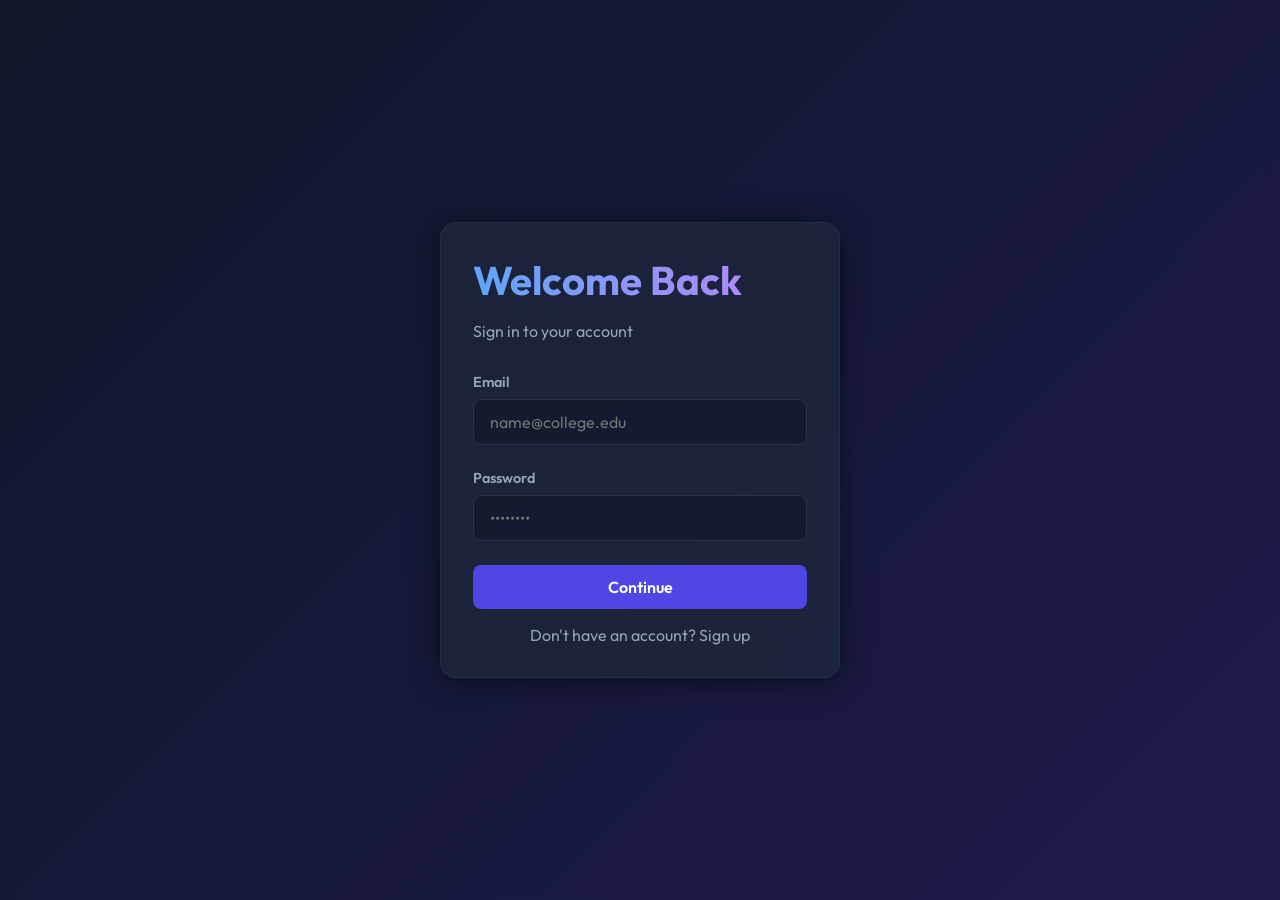
==== frontend/index.html @ 38196f12 "Add HTML/CSS/JS frontend Login, student exam list, exam page with Monaco editor and tab-switch proct" ====
<!DOCTYPE html>
<html lang="en">
<head>
    <meta charset="UTF-8">
    <meta name="viewport" content="width=device-width, initial-scale=1.0">
    <title>Smart Exam | Login</title>
    <link rel="stylesheet" href="css/style.css">
    <style>
        .auth-container {
            flex: 1;
            display: flex;
            align-items: center;
            justify-content: center;
        }
        .auth-box {
            width: 100%;
            max-width: 400px;
        }
        .toggle-text {
            text-align: center;
            margin-top: 1rem;
            color: var(--text-muted);
            cursor: pointer;
        }
        .toggle-text:hover { color: #fff; }
    </style>
</head>
<body>
    <div class="auth-container">
        <div class="glass-panel auth-box">
            <h1 id="formTitle">Welcome Back</h1>
            <p style="color: var(--text-muted); margin-bottom: 2rem;">Sign in to your account</p>
            
            <div id="msg"></div>

            <form id="authForm">
                <div class="form-group" id="nameGroup" style="display:none;">
                    <label>Full Name</label>
                    <input type="text" id="name" placeholder="John Doe">
                </div>
                <div class="form-group">
                    <label>Email</label>
                    <input type="email" id="email" required placeholder="name@college.edu">
                </div>
                <div class="form-group">
                    <label>Password</label>
                    <input type="password" id="password" required placeholder="••••••••">
                </div>
                <div class="form-group" id="roleGroup" style="display:none;">
                    <label>Role</label>
                    <select id="role_id">
                        <option value="2">Student</option>
                        <option value="1">Admin</option>
                    </select>
                </div>
                <button type="submit" class="btn btn-primary" style="width: 100%">Continue</button>
            </form>
            
            <p class="toggle-text" id="toggleMode">Don't have an account? Sign up</p>
        </div>
    </div>

    <script src="js/api.js"></script>
    <script>
        let isLogin = true;
        
        document.getElementById('toggleMode').addEventListener('click', () => {
            isLogin = !isLogin;
            document.getElementById('formTitle').innerText = isLogin ? 'Welcome Back' : 'Create Account';
            document.getElementById('toggleMode').innerText = isLogin ? "Don't have an account? Sign up" : "Already have an account? Sign in";
            document.getElementById('nameGroup').style.display = isLogin ? 'none' : 'block';
            document.getElementById('roleGroup').style.display = isLogin ? 'none' : 'block';
            document.getElementById('msg').className = 'alert';
        });

        document.getElementById('authForm').addEventListener('submit', async (e) => {
            e.preventDefault();
            const email = document.getElementById('email').value;
            const password = document.getElementById('password').value;
            const payload = { email, password };

            const endpoint = isLogin ? '/auth/login' : '/auth/register';
            if (!isLogin) {
                payload.name = document.getElementById('name').value;
                payload.role_id = parseInt(document.getElementById('role_id').value);
            }

            try {
                const res = await fetch(API_BASE + endpoint, {
                    method: 'POST',
                    headers: { 'Content-Type': 'application/json' },
                    body: JSON.stringify(payload)
                });
                
                const data = await res.json();
                
                if (res.ok) {
                    if (isLogin) {
                        localStorage.setItem('token', data.token);
                        localStorage.setItem('role', data.role);
                        localStorage.setItem('name', data.name);
                        
                        // Redirect based on role
                        if(data.role === 'Admin') window.location.href = 'admin.html';
                        else window.location.href = 'student.html';
                    } else {
                        showMsg('msg', 'Registration successful! Please login.', false);
                        document.getElementById('toggleMode').click(); // Switch to login
                    }
                } else {
                    showMsg('msg', data.error || data.message || 'Error occurred', true);
                }
            } catch (err) {
                showMsg('msg', 'Connection to server failed.', true);
            }
        });
    </script>
</body>
</html>
---- frontend/css/style.css ----
@import url('https://fonts.googleapis.com/css2?family=Outfit:wght@300;400;600;700&display=swap');

:root {
  --primary: #4F46E5;
  --primary-hover: #4338CA;
  --secondary: #10B981;
  --dark-bg: #0f172a;
  --dark-card: rgba(30, 41, 59, 0.7);
  --text-main: #f8fafc;
  --text-muted: #94a3b8;
  --danger: #ef4444;
}

* {
  box-sizing: border-box;
  margin: 0;
  padding: 0;
  font-family: 'Outfit', sans-serif;
}

body {
  background: linear-gradient(135deg, #0f172a 0%, #1e1b4b 100%);
  color: var(--text-main);
  min-height: 100vh;
  display: flex;
  flex-direction: column;
}

/* Glassmorphism utility */
.glass-panel {
  background: var(--dark-card);
  backdrop-filter: blur(16px);
  -webkit-backdrop-filter: blur(16px);
  border: 1px solid rgba(255, 255, 255, 0.05);
  border-radius: 16px;
  box-shadow: 0 4px 30px rgba(0, 0, 0, 0.5);
  padding: 2rem;
  transition: transform 0.3s ease, box-shadow 0.3s ease;
}

.glass-panel:hover {
  transform: translateY(-2px);
  box-shadow: 0 10px 40px rgba(0, 0, 0, 0.6);
}

/* Typography */
h1, h2, h3 {
  font-weight: 700;
  margin-bottom: 1rem;
}

h1 { font-size: 2.5rem; background: linear-gradient(to right, #60a5fa, #c084fc); -webkit-background-clip: text; color: transparent; }

/* Forms & Inputs */
.form-group {
  margin-bottom: 1.5rem;
  display: flex;
  flex-direction: column;
}

.form-group label {
  margin-bottom: 0.5rem;
  font-weight: 600;
  font-size: 0.9rem;
  color: var(--text-muted);
}

input, select {
  width: 100%;
  padding: 12px 16px;
  border-radius: 8px;
  border: 1px solid rgba(255,255,255,0.1);
  background: rgba(15, 23, 42, 0.6);
  color: #fff;
  font-size: 1rem;
  outline: none;
  transition: all 0.3s;
}

input:focus, select:focus {
  border-color: var(--primary);
  box-shadow: 0 0 0 2px rgba(79, 70, 229, 0.3);
}

/* Buttons */
.btn {
  display: inline-block;
  padding: 12px 24px;
  border-radius: 8px;
  font-weight: 600;
  cursor: pointer;
  border: none;
  transition: all 0.3s ease;
  font-size: 1rem;
  text-align: center;
}

.btn-primary {
  background: var(--primary);
  color: #fff;
}

.btn-primary:hover {
  background: var(--primary-hover);
  transform: translateY(-2px);
}

.btn-secondary {
  background: var(--secondary);
  color: #fff;
}

.btn-secondary:hover {
  background: #059669;
  transform: translateY(-2px);
}

/* Layouts */
.container {
  max-width: 1200px;
  margin: 0 auto;
  padding: 2rem;
  width: 100%;
}

.navbar {
  display: flex;
  justify-content: space-between;
  align-items: center;
  padding: 1rem 2rem;
  background: rgba(15, 23, 42, 0.8);
  backdrop-filter: blur(10px);
  border-bottom: 1px solid rgba(255,255,255,0.05);
}

.navbar .nav-links a {
  color: var(--text-muted);
  text-decoration: none;
  margin-left: 1.5rem;
  transition: color 0.3s;
  cursor: pointer;
}

.navbar .nav-links a:hover {
  color: #fff;
}

/* Tables */
table {
  width: 100%;
  border-collapse: collapse;
  margin-top: 1rem;
}

th, td {
  padding: 12px 16px;
  text-align: left;
  border-bottom: 1px solid rgba(255,255,255,0.05);
}

th {
  color: var(--text-muted);
  font-size: 0.9rem;
  text-transform: uppercase;
}

tbody tr:hover {
  background: rgba(255,255,255,0.02);
}

/* Alerts */
.alert {
  padding: 10px 15px;
  border-radius: 8px;
  margin-bottom: 15px;
  display: none;
}
.alert.error { background: rgba(239, 68, 68, 0.2); border: 1px solid var(--danger); color: #fca5a5; display: block; }
.alert.success { background: rgba(16, 185, 129, 0.2); border: 1px solid var(--secondary); color: #6ee7b7; display: block;}


/* ===================================================
   Coding Assessment & Monaco Editor Styles (HackerRank)
   =================================================== */

.q-nav-strip {
  display: flex;
  gap: 0.5rem;
  overflow-x: auto;
  padding: 0.5rem 0 1rem 0;
  margin-bottom: 1.5rem;
  border-bottom: 1px solid rgba(255,255,255,0.08);
}

.q-nav-pill {
  padding: 8px 16px;
  border-radius: 8px;
  background: rgba(255, 255, 255, 0.05);
  border: 1px solid rgba(255, 255, 255, 0.1);
  color: var(--text-muted);
  cursor: pointer;
  font-size: 0.9rem;
  font-weight: 600;
  display: flex;
  align-items: center;
  gap: 6px;
  white-space: nowrap;
  transition: all 0.2s ease;
}

.q-nav-pill:hover {
  background: rgba(79, 70, 229, 0.2);
  color: #fff;
}

.q-nav-pill.active {
  background: var(--primary);
  color: #fff;
  border-color: #818cf8;
  box-shadow: 0 0 12px rgba(79, 70, 229, 0.5);
}

.q-nav-pill.answered {
  border-left: 3px solid var(--secondary);
}

.badge {
  display: inline-block;
  padding: 3px 8px;
  border-radius: 4px;
  font-size: 0.75rem;
  font-weight: 700;
  text-transform: uppercase;
}

.badge-coding { background: #3b82f6; color: #fff; }
.badge-mcq { background: #8b5cf6; color: #fff; }
.badge-easy { background: rgba(16, 185, 129, 0.2); color: #34d399; }
.badge-medium { background: rgba(245, 158, 11, 0.2); color: #fbbf24; }
.badge-hard { background: rgba(239, 68, 68, 0.2); color: #f87171; }

.coding-container {
  display: grid;
  grid-template-columns: 1fr 1.25fr;
  gap: 1.5rem;
  min-height: 650px;
}

@media (max-width: 992px) {
  .coding-container {
    grid-template-columns: 1fr;
  }
}

.problem-pane {
  background: rgba(15, 23, 42, 0.85);
  border: 1px solid rgba(255, 255, 255, 0.08);
  border-radius: 12px;
  padding: 1.5rem;
  overflow-y: auto;
  max-height: 800px;
}

.problem-pane h2 {
  font-size: 1.5rem;
  margin-bottom: 0.5rem;
  color: #fff;
}

.meta-row {
  display: flex;
  gap: 8px;
  margin-bottom: 1.2rem;
  align-items: center;
}

.section-title {
  font-size: 0.95rem;
  font-weight: 700;
  text-transform: uppercase;
  color: #60a5fa;
  margin-top: 1.5rem;
  margin-bottom: 0.5rem;
  letter-spacing: 0.05em;
}

.pre-box {
  background: #090d16;
  border: 1px solid rgba(255, 255, 255, 0.08);
  border-radius: 8px;
  padding: 12px 16px;
  font-family: 'Consolas', 'Courier New', monospace;
  font-size: 0.9rem;
  color: #e2e8f0;
  white-space: pre-wrap;
  margin-bottom: 1rem;
}

.editor-pane {
  display: flex;
  flex-direction: column;
  background: rgba(15, 23, 42, 0.9);
  border: 1px solid rgba(255, 255, 255, 0.08);
  border-radius: 12px;
  overflow: hidden;
}

.editor-toolbar {
  display: flex;
  justify-content: space-between;
  align-items: center;
  padding: 10px 16px;
  background: #111827;
  border-bottom: 1px solid rgba(255, 255, 255, 0.08);
}

.editor-toolbar select {
  width: auto;
  padding: 6px 12px;
  font-size: 0.9rem;
  background: #1f2937;
}

#monacoEditor {
  height: 420px;
  width: 100%;
}

.console-drawer {
  background: #0b0f19;
  border-top: 1px solid rgba(255, 255, 255, 0.08);
  padding: 12px 16px;
  flex: 1;
  display: flex;
  flex-direction: column;
}

.console-nav {
  display: flex;
  gap: 8px;
  margin-bottom: 10px;
  border-bottom: 1px solid rgba(255, 255, 255, 0.06);
  padding-bottom: 6px;
}

.console-tab-btn {
  background: transparent;
  border: none;
  color: var(--text-muted);
  font-size: 0.85rem;
  font-weight: 600;
  cursor: pointer;
  padding: 4px 10px;
  border-radius: 4px;
}

.console-tab-btn.active {
  background: rgba(255, 255, 255, 0.1);
  color: #fff;
}

.console-view {
  display: none;
  flex: 1;
}

.console-view.active {
  display: block;
}

.testcase-item {
  background: rgba(255, 255, 255, 0.03);
  border: 1px solid rgba(255, 255, 255, 0.06);
  border-radius: 8px;
  padding: 10px 14px;
  margin-bottom: 8px;
}

.action-bar {
  display: flex;
  justify-content: flex-end;
  gap: 10px;
  padding: 12px 16px;
  background: #111827;
  border-top: 1px solid rgba(255, 255, 255, 0.08);
}

.status-tag {
  display: inline-block;
  padding: 2px 8px;
  border-radius: 4px;
  font-size: 0.8rem;
  font-weight: 700;
}

.status-passed { background: rgba(16, 185, 129, 0.2); color: #34d399; }
.status-failed { background: rgba(239, 68, 68, 0.2); color: #f87171; }
.status-timeout { background: rgba(245, 158, 11, 0.2); color: #fbbf24; }
.status-error { background: rgba(220, 38, 38, 0.3); color: #fca5a5; }
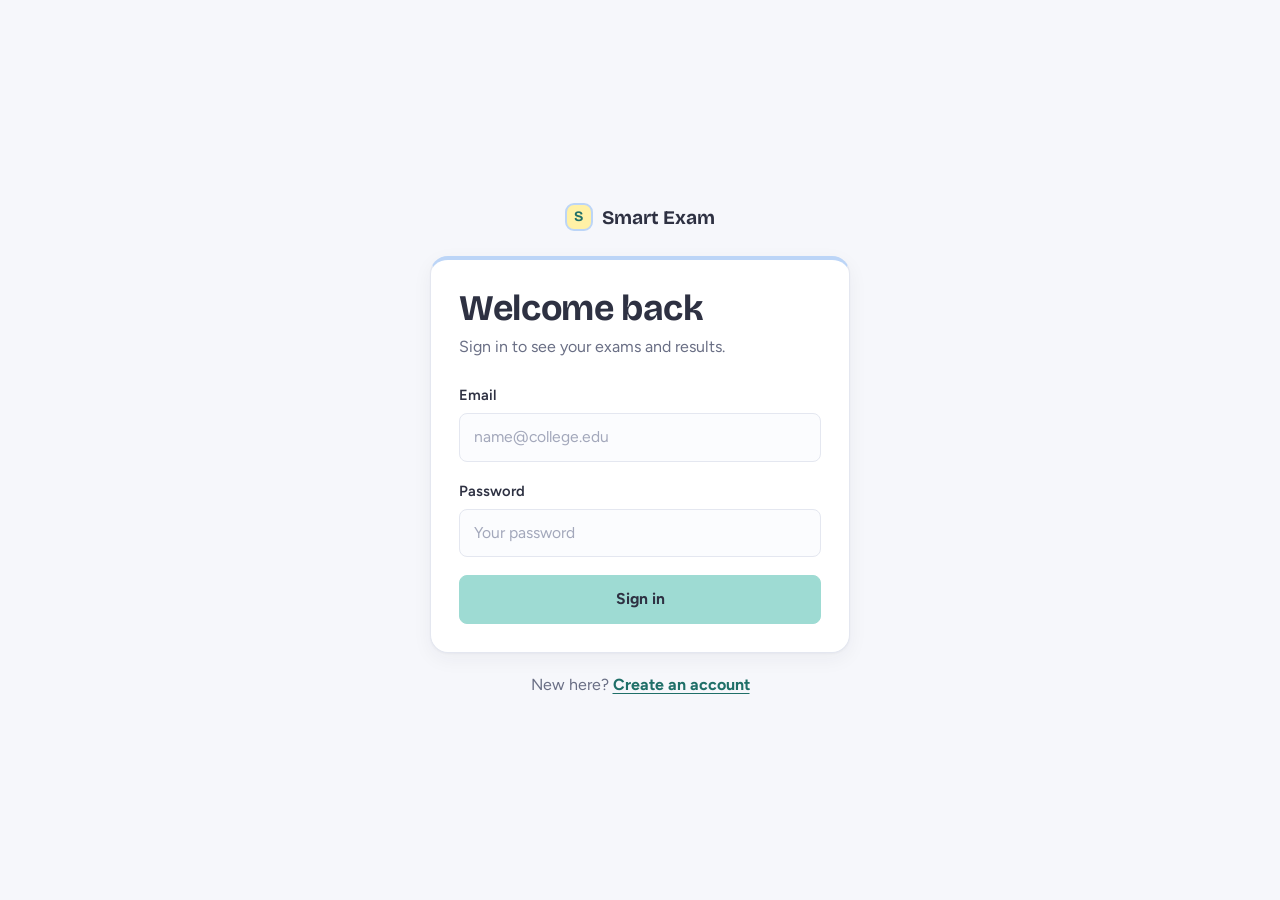
==== commit 8d0599ec: "Blend teal, sky blue, pink and lemon across the UI Neutral soft-white background; teal for main acti" ====
--- a/frontend/index.html
+++ b/frontend/index.html
@@ -3,62 +3,47 @@
 <head>
     <meta charset="UTF-8">
     <meta name="viewport" content="width=device-width, initial-scale=1.0">
-    <title>Smart Exam | Login</title>
+    <title>Sign in | Smart Exam</title>
     <link rel="stylesheet" href="css/style.css">
-    <style>
-        .auth-container {
-            flex: 1;
-            display: flex;
-            align-items: center;
-            justify-content: center;
-        }
-        .auth-box {
-            width: 100%;
-            max-width: 400px;
-        }
-        .toggle-text {
-            text-align: center;
-            margin-top: 1rem;
-            color: var(--text-muted);
-            cursor: pointer;
-        }
-        .toggle-text:hover { color: #fff; }
-    </style>
 </head>
 <body>
-    <div class="auth-container">
-        <div class="glass-panel auth-box">
-            <h1 id="formTitle">Welcome Back</h1>
-            <p style="color: var(--text-muted); margin-bottom: 2rem;">Sign in to your account</p>
-            
-            <div id="msg"></div>
+    <main class="auth-wrap">
+        <div class="auth-box">
+            <div class="auth-brand">
+                <span class="brand"><span class="brand-mark" aria-hidden="true">S</span>Smart Exam</span>
+            </div>
+            <div class="panel accent-sky">
+                <h1 id="formTitle">Welcome back</h1>
+                <p class="muted" id="formSub" style="margin-bottom: 1.5rem;">Sign in to see your exams and results.</p>
 
-            <form id="authForm">
-                <div class="form-group" id="nameGroup" style="display:none;">
-                    <label>Full Name</label>
-                    <input type="text" id="name" placeholder="John Doe">
-                </div>
-                <div class="form-group">
-                    <label>Email</label>
-                    <input type="email" id="email" required placeholder="name@college.edu">
-                </div>
-                <div class="form-group">
-                    <label>Password</label>
-                    <input type="password" id="password" required placeholder="••••••••">
-                </div>
-                <div class="form-group" id="roleGroup" style="display:none;">
-                    <label>Role</label>
-                    <select id="role_id">
-                        <option value="2">Student</option>
-                        <option value="1">Admin</option>
-                    </select>
-                </div>
-                <button type="submit" class="btn btn-primary" style="width: 100%">Continue</button>
-            </form>
-            
-            <p class="toggle-text" id="toggleMode">Don't have an account? Sign up</p>
+                <div id="msg" role="status"></div>
+
+                <form id="authForm">
+                    <div class="form-group" id="nameGroup" style="display:none;">
+                        <label for="name">Full name</label>
+                        <input type="text" id="name" placeholder="Your name" autocomplete="name">
+                    </div>
+                    <div class="form-group">
+                        <label for="email">Email</label>
+                        <input type="email" id="email" required placeholder="name@college.edu" autocomplete="email">
+                    </div>
+                    <div class="form-group">
+                        <label for="password">Password</label>
+                        <input type="password" id="password" required placeholder="Your password" autocomplete="current-password">
+                    </div>
+                    <div class="form-group" id="roleGroup" style="display:none;">
+                        <label for="role_id">I am a</label>
+                        <select id="role_id">
+                            <option value="2">Student</option>
+                            <option value="1">Admin</option>
+                        </select>
+                    </div>
+                    <button type="submit" class="btn btn-primary btn-block" id="submitBtn">Sign in</button>
+                </form>
+            </div>
+            <p class="toggle-text"><span id="toggleLead">New here?</span> <button type="button" id="toggleMode">Create an account</button></p>
         </div>
-    </div>
+    </main>
 
     <script src="js/api.js"></script>
     <script>
@@ -66,8 +51,12 @@
         
         document.getElementById('toggleMode').addEventListener('click', () => {
             isLogin = !isLogin;
-            document.getElementById('formTitle').innerText = isLogin ? 'Welcome Back' : 'Create Account';
-            document.getElementById('toggleMode').innerText = isLogin ? "Don't have an account? Sign up" : "Already have an account? Sign in";
+            document.getElementById('formTitle').innerText = isLogin ? 'Welcome back' : 'Create your account';
+            document.getElementById('formSub').innerText = isLogin ? 'Sign in to see your exams and results.' : 'Students take exams; admins create them.';
+            document.getElementById('submitBtn').innerText = isLogin ? 'Sign in' : 'Create account';
+            document.getElementById('toggleLead').innerText = isLogin ? 'New here?' : 'Already have an account?';
+            document.getElementById('toggleMode').innerText = isLogin ? 'Create an account' : 'Sign in';
+            document.getElementById('password').autocomplete = isLogin ? 'current-password' : 'new-password';
             document.getElementById('nameGroup').style.display = isLogin ? 'none' : 'block';
             document.getElementById('roleGroup').style.display = isLogin ? 'none' : 'block';
             document.getElementById('msg').className = 'alert';
@@ -104,14 +93,14 @@
                         if(data.role === 'Admin') window.location.href = 'admin.html';
                         else window.location.href = 'student.html';
                     } else {
-                        showMsg('msg', 'Registration successful! Please login.', false);
-                        document.getElementById('toggleMode').click(); // Switch to login
+                        document.getElementById('toggleMode').click(); // Switch to sign in
+                        showMsg('msg', 'Account created. Sign in to continue.', false);
                     }
                 } else {
                     showMsg('msg', data.error || data.message || 'Error occurred', true);
                 }
             } catch (err) {
-                showMsg('msg', 'Connection to server failed.', true);
+                showMsg('msg', 'Can\'t reach the server. Check that the backend is running on port 8080.', true);
             }
         });
     </script>
--- a/frontend/css/style.css
+++ b/frontend/css/style.css
@@ -1,399 +1,340 @@
-@import url('https://fonts.googleapis.com/css2?family=Outfit:wght@300;400;600;700&display=swap');
-
+@import url('https://fonts.googleapis.com/css2?family=Bricolage+Grotesque:opsz,wght@12..96,500;12..96,700&family=Figtree:wght@400;500;600;700&family=JetBrains+Mono:wght@400;600&display=swap');
+
+/* ------------------------------------------------------------
+   Smart Exam: soft pink + lemon theme
+   ------------------------------------------------------------ */
 :root {
-  --primary: #4F46E5;
-  --primary-hover: #4338CA;
-  --secondary: #10B981;
-  --dark-bg: #0f172a;
-  --dark-card: rgba(30, 41, 59, 0.7);
-  --text-main: #f8fafc;
-  --text-muted: #94a3b8;
-  --danger: #ef4444;
-}
-
-* {
-  box-sizing: border-box;
-  margin: 0;
-  padding: 0;
-  font-family: 'Outfit', sans-serif;
-}
+  /* A soft pastel blend: each colour has its own job */
+  --page: #F6F7FB;         /* page background, neutral */
+  --paper: #FFFFFF;        /* cards, panels */
+  --teal: #9EDBD3;         /* primary actions */
+  --teal-strong: #7FCDC3;
+  --teal-soft: #E3F5F2;
+  --teal-ink: #1F6F68;     /* links, focus rings */
+  --sky: #BCD5F7;          /* navigation, active question, editor bar */
+  --sky-soft: #E8F0FC;
+  --petal: #F5BFCF;        /* exam-sheet margin line, MCQ tags */
+  --petal-soft: #FCE6EC;
+  --lemon: #FFF1A6;        /* highlights: timer, selected answer, secondary actions */
+  --lemon-strong: #FBE47A;
+  --lemon-line: #E9D36A;
+  --ink: #2E3142;          /* main text */
+  --ink-soft: #6A6F85;     /* secondary text */
+  --line: #E4E7F0;         /* borders, dividers */
+
+  --good: #1F6F55;   --good-bg: #DDF3EA;
+  --bad: #A8355A;    --bad-bg: #FCE2EA;
+  --warn: #7A5D00;   --warn-bg: #FFF4C2;
+
+  --radius-lg: 18px;
+  --radius: 12px;
+  --radius-sm: 8px;
+  --shadow: 0 1px 2px rgba(46, 49, 66, 0.04), 0 6px 20px rgba(46, 49, 66, 0.05);
+
+  --font-head: 'Bricolage Grotesque', 'Figtree', system-ui, sans-serif;
+  --font-body: 'Figtree', system-ui, -apple-system, sans-serif;
+  --font-mono: 'JetBrains Mono', ui-monospace, Menlo, Consolas, monospace;
+
+  /* aliases used elsewhere in this file and in older inline styles */
+  --blush: var(--page);
+  --rose: var(--teal-ink);
+  --petal-strong: var(--teal-strong);
+  --text-muted: var(--ink-soft);
+  --primary: var(--teal-ink);
+}
+
+*, *::before, *::after { box-sizing: border-box; margin: 0; padding: 0; }
 
 body {
-  background: linear-gradient(135deg, #0f172a 0%, #1e1b4b 100%);
-  color: var(--text-main);
+  font-family: var(--font-body);
+  font-size: 1rem;
+  line-height: 1.55;
+  background: var(--blush);
+  color: var(--ink);
   min-height: 100vh;
   display: flex;
   flex-direction: column;
-}
-
-/* Glassmorphism utility */
-.glass-panel {
-  background: var(--dark-card);
-  backdrop-filter: blur(16px);
-  -webkit-backdrop-filter: blur(16px);
-  border: 1px solid rgba(255, 255, 255, 0.05);
-  border-radius: 16px;
-  box-shadow: 0 4px 30px rgba(0, 0, 0, 0.5);
-  padding: 2rem;
-  transition: transform 0.3s ease, box-shadow 0.3s ease;
-}
-
-.glass-panel:hover {
-  transform: translateY(-2px);
-  box-shadow: 0 10px 40px rgba(0, 0, 0, 0.6);
-}
-
-/* Typography */
-h1, h2, h3 {
-  font-weight: 700;
-  margin-bottom: 1rem;
-}
-
-h1 { font-size: 2.5rem; background: linear-gradient(to right, #60a5fa, #c084fc); -webkit-background-clip: text; color: transparent; }
-
-/* Forms & Inputs */
-.form-group {
-  margin-bottom: 1.5rem;
-  display: flex;
-  flex-direction: column;
-}
-
-.form-group label {
-  margin-bottom: 0.5rem;
-  font-weight: 600;
-  font-size: 0.9rem;
-  color: var(--text-muted);
-}
-
-input, select {
+  -webkit-font-smoothing: antialiased;
+}
+
+/* ---------- Type ---------- */
+h1, h2, h3 { font-family: var(--font-head); color: var(--ink); line-height: 1.15; letter-spacing: -0.01em; }
+h1 { font-size: 2.25rem; font-weight: 700; margin-bottom: 0.35rem; }
+h2 { font-size: 1.5rem; font-weight: 700; margin-bottom: 0.75rem; }
+h3 { font-size: 1.2rem; font-weight: 700; margin-bottom: 1rem; }
+.lede { color: var(--ink-soft); font-size: 1.05rem; max-width: 60ch; }
+.muted { color: var(--ink-soft); }
+a { color: var(--rose); }
+code, .mono { font-family: var(--font-mono); }
+
+/* ---------- Layout ---------- */
+.container { max-width: 1160px; width: 100%; margin: 0 auto; padding: 2.5rem 2rem 4rem; }
+.page-head { margin-bottom: 2rem; }
+.grid-2 { display: grid; grid-template-columns: 1fr 1fr; gap: 1.5rem; align-items: start; }
+.grid-3 { display: grid; grid-template-columns: repeat(3, 1fr); gap: 0.75rem; }
+.stack > * + * { margin-top: 1.5rem; }
+
+@media (max-width: 900px) {
+  .grid-2 { grid-template-columns: 1fr; }
+  .container { padding: 1.75rem 1.1rem 3rem; }
+  h1 { font-size: 1.85rem; }
+}
+@media (max-width: 560px) { .grid-3 { grid-template-columns: 1fr; } }
+
+/* ---------- Top bar ---------- */
+.navbar {
+  display: flex; justify-content: space-between; align-items: center; gap: 1rem;
+  padding: 0.9rem 2rem;
+  background: var(--paper);
+  border-bottom: 1px solid var(--line);
+  position: sticky; top: 0; z-index: 20;
+}
+.brand { display: flex; align-items: center; gap: 0.6rem; font-family: var(--font-head); font-weight: 700; font-size: 1.2rem; color: var(--ink); text-decoration: none; }
+.brand-mark {
+  width: 28px; height: 28px; border-radius: 9px;
+  background: var(--lemon); border: 2px solid var(--sky);
+  display: grid; place-items: center; font-size: 0.9rem; color: var(--teal-ink);
+}
+.brand small { font-family: var(--font-body); font-weight: 500; font-size: 0.85rem; color: var(--ink-soft); margin-left: 0.25rem; }
+.nav-links { display: flex; align-items: center; gap: 1.25rem; }
+.nav-links a { color: var(--ink-soft); text-decoration: none; font-weight: 600; cursor: pointer; border-radius: 6px; }
+.nav-links a:hover { color: var(--ink); }
+.user-chip { background: var(--sky-soft); color: var(--ink); padding: 0.3rem 0.8rem; border-radius: 999px; font-weight: 600; font-size: 0.9rem; }
+
+@media (max-width: 640px) {
+  .navbar { padding: 0.75rem 1rem; flex-wrap: wrap; }
+  .nav-links { gap: 0.9rem; }
+}
+
+/* ---------- Panels ---------- */
+.panel, .glass-panel {
+  background: var(--paper);
+  border: 1px solid var(--line);
+  border-radius: var(--radius-lg);
+  box-shadow: var(--shadow);
+  padding: 1.75rem;
+}
+.panel-head { display: flex; justify-content: space-between; align-items: baseline; gap: 1rem; margin-bottom: 1.25rem; }
+.panel-head h3 { margin: 0; }
+
+/* The exam-sheet look: a pink ruled margin on the left */
+.sheet { position: relative; padding-left: 2.75rem; }
+.sheet::before {
+  content: ""; position: absolute; top: 0; bottom: 0; left: 1.4rem;
+  width: 2px; background: var(--petal);
+}
+
+/* ---------- Forms ---------- */
+.form-group { display: flex; flex-direction: column; margin-bottom: 1.1rem; }
+.form-group label, .field-label { font-weight: 600; font-size: 0.92rem; color: var(--ink); margin-bottom: 0.4rem; }
+.hint { font-size: 0.85rem; color: var(--ink-soft); margin-top: 0.3rem; }
+
+input, select, textarea {
   width: 100%;
-  padding: 12px 16px;
-  border-radius: 8px;
-  border: 1px solid rgba(255,255,255,0.1);
-  background: rgba(15, 23, 42, 0.6);
-  color: #fff;
-  font-size: 1rem;
-  outline: none;
-  transition: all 0.3s;
-}
-
-input:focus, select:focus {
-  border-color: var(--primary);
-  box-shadow: 0 0 0 2px rgba(79, 70, 229, 0.3);
-}
-
-/* Buttons */
+  padding: 0.7rem 0.9rem;
+  font: inherit; font-size: 0.98rem;
+  color: var(--ink);
+  background: #FBFCFE;
+  border: 1.5px solid var(--line);
+  border-radius: var(--radius-sm);
+  transition: border-color 0.15s, box-shadow 0.15s;
+}
+textarea { resize: vertical; line-height: 1.45; }
+input::placeholder, textarea::placeholder { color: #A3A8BB; }
+input:focus, select:focus, textarea:focus { outline: none; border-color: var(--rose); box-shadow: 0 0 0 3px var(--teal-soft); }
+input[type="radio"], input[type="checkbox"] { width: auto; accent-color: var(--rose); }
+
+/* ---------- Buttons ---------- */
 .btn {
-  display: inline-block;
-  padding: 12px 24px;
-  border-radius: 8px;
-  font-weight: 600;
+  display: inline-flex; align-items: center; justify-content: center; gap: 0.4rem;
+  padding: 0.7rem 1.3rem;
+  font: inherit; font-weight: 700; font-size: 0.98rem;
+  color: var(--ink);
+  background: var(--paper);
+  border: 1.5px solid var(--line);
+  border-radius: var(--radius-sm);
   cursor: pointer;
-  border: none;
-  transition: all 0.3s ease;
-  font-size: 1rem;
-  text-align: center;
-}
-
-.btn-primary {
-  background: var(--primary);
-  color: #fff;
-}
-
-.btn-primary:hover {
-  background: var(--primary-hover);
-  transform: translateY(-2px);
-}
-
-.btn-secondary {
-  background: var(--secondary);
-  color: #fff;
-}
-
-.btn-secondary:hover {
-  background: #059669;
-  transform: translateY(-2px);
-}
-
-/* Layouts */
-.container {
-  max-width: 1200px;
-  margin: 0 auto;
-  padding: 2rem;
-  width: 100%;
-}
-
-.navbar {
-  display: flex;
-  justify-content: space-between;
-  align-items: center;
-  padding: 1rem 2rem;
-  background: rgba(15, 23, 42, 0.8);
-  backdrop-filter: blur(10px);
-  border-bottom: 1px solid rgba(255,255,255,0.05);
-}
-
-.navbar .nav-links a {
-  color: var(--text-muted);
-  text-decoration: none;
-  margin-left: 1.5rem;
-  transition: color 0.3s;
-  cursor: pointer;
-}
-
-.navbar .nav-links a:hover {
-  color: #fff;
-}
-
-/* Tables */
-table {
-  width: 100%;
-  border-collapse: collapse;
-  margin-top: 1rem;
-}
-
-th, td {
-  padding: 12px 16px;
-  text-align: left;
-  border-bottom: 1px solid rgba(255,255,255,0.05);
-}
-
-th {
-  color: var(--text-muted);
-  font-size: 0.9rem;
-  text-transform: uppercase;
-}
-
-tbody tr:hover {
-  background: rgba(255,255,255,0.02);
-}
-
-/* Alerts */
-.alert {
-  padding: 10px 15px;
-  border-radius: 8px;
-  margin-bottom: 15px;
-  display: none;
-}
-.alert.error { background: rgba(239, 68, 68, 0.2); border: 1px solid var(--danger); color: #fca5a5; display: block; }
-.alert.success { background: rgba(16, 185, 129, 0.2); border: 1px solid var(--secondary); color: #6ee7b7; display: block;}
-
-
-/* ===================================================
-   Coding Assessment & Monaco Editor Styles (HackerRank)
-   =================================================== */
-
-.q-nav-strip {
-  display: flex;
-  gap: 0.5rem;
-  overflow-x: auto;
-  padding: 0.5rem 0 1rem 0;
-  margin-bottom: 1.5rem;
-  border-bottom: 1px solid rgba(255,255,255,0.08);
-}
-
+  transition: background 0.15s, border-color 0.15s;
+}
+.btn:hover { border-color: var(--sky); }
+.btn-primary { background: var(--teal); border-color: var(--teal); }
+.btn-primary:hover { background: var(--teal-strong); border-color: var(--teal-strong); }
+.btn-secondary { background: var(--lemon); border-color: var(--lemon-line); }
+.btn-secondary:hover { background: var(--lemon-strong); }
+.btn-ghost { background: transparent; border-color: transparent; color: var(--ink-soft); }
+.btn-ghost:hover { color: var(--ink); background: rgba(255,255,255,0.7); border-color: transparent; }
+.btn-sm { padding: 0.4rem 0.8rem; font-size: 0.85rem; }
+.btn-block { width: 100%; }
+.btn:disabled { opacity: 0.5; cursor: not-allowed; }
+.btn:focus-visible, a:focus-visible, .q-nav-pill:focus-visible, .option-lbl:has(input:focus-visible), .toggle-text button:focus-visible { outline: 3px solid var(--rose); outline-offset: 2px; }
+
+/* ---------- Alerts ---------- */
+.alert { display: none; padding: 0.75rem 1rem; border-radius: var(--radius-sm); margin-bottom: 1rem; font-weight: 500; }
+.alert.error { display: block; background: var(--bad-bg); color: var(--bad); }
+.alert.success { display: block; background: var(--good-bg); color: var(--good); }
+
+/* ---------- Tables ---------- */
+table { width: 100%; border-collapse: collapse; }
+th, td { padding: 0.85rem 1rem; text-align: left; border-bottom: 1px solid var(--line); }
+th { font-size: 0.85rem; font-weight: 600; color: var(--ink-soft); }
+tbody tr:last-child td { border-bottom: none; }
+td.score { font-family: var(--font-head); font-weight: 700; font-size: 1.15rem; }
+.empty { color: var(--ink-soft); padding: 2rem 1rem; text-align: center; }
+.table-wrap { overflow-x: auto; }
+
+/* ---------- Tags ---------- */
+.badge, .status-tag {
+  display: inline-block; padding: 0.2rem 0.6rem;
+  border-radius: 999px; font-size: 0.8rem; font-weight: 600;
+  background: var(--sky-soft); color: var(--ink);
+}
+.badge-mcq { background: var(--petal-soft); }
+.badge-coding { background: var(--sky); }
+.badge-easy { background: var(--teal-soft); color: var(--teal-ink); }
+.badge-medium { background: var(--warn-bg); color: var(--warn); }
+.badge-hard { background: var(--bad-bg); color: var(--bad); }
+.badge-plain { background: #F0F2F7; color: var(--ink-soft); }
+
+.status-pass, .status-passed, .status-accepted, .status-success { background: var(--good-bg); color: var(--good); }
+.status-fail, .status-failed, .status-error, .status-wrong_answer,
+.status-runtime_error, .status-compilation_error { background: var(--bad-bg); color: var(--bad); }
+.status-timeout, .status-time_limit_exceeded, .status-auto_generated, .status-in { background: var(--warn-bg); color: var(--warn); }
+
+/* ---------- Login ---------- */
+.auth-wrap { flex: 1; display: grid; place-items: center; padding: 2rem 1rem; }
+.auth-box { width: 100%; max-width: 420px; }
+.auth-brand { display: flex; justify-content: center; margin-bottom: 1.5rem; }
+.toggle-text { margin-top: 1.25rem; text-align: center; color: var(--ink-soft); }
+.toggle-text button { background: none; border: none; font: inherit; font-weight: 700; color: var(--rose); cursor: pointer; text-decoration: underline; text-underline-offset: 3px; }
+
+/* ---------- Student exam list ---------- */
+.exam-list { list-style: none; background: var(--paper); border: 1px solid var(--line); border-radius: var(--radius-lg); box-shadow: var(--shadow); overflow: hidden; }
+.exam-row { display: grid; grid-template-columns: 1fr auto; gap: 1rem; align-items: center; padding: 1.2rem 1.5rem; border-bottom: 1px solid var(--line); }
+.exam-row:last-child { border-bottom: none; }
+.exam-row h3 { margin: 0 0 0.3rem; font-size: 1.15rem; }
+.exam-facts { display: flex; flex-wrap: wrap; gap: 0.4rem 1.25rem; color: var(--ink-soft); font-size: 0.92rem; }
+.exam-facts strong { color: var(--ink); font-weight: 600; }
+@media (max-width: 600px) { .exam-row { grid-template-columns: 1fr; } }
+
+/* ---------- Admin ---------- */
+.option-row { display: flex; align-items: center; gap: 0.6rem; margin-bottom: 0.5rem; }
+.testcase-row { background: #FBFCFE; border: 1px solid var(--line); border-radius: var(--radius); padding: 0.9rem; margin-bottom: 0.75rem; }
+.testcase-row .tc-head { display: flex; justify-content: space-between; align-items: center; margin-bottom: 0.6rem; gap: 0.5rem; }
+.testcase-row .tc-head label { font-size: 0.85rem; color: var(--ink-soft); display: flex; align-items: center; gap: 0.35rem; cursor: pointer; }
+.testcase-row textarea { font-family: var(--font-mono); font-size: 0.85rem; }
+.tc-grid { display: grid; grid-template-columns: 1fr 1fr; gap: 0.6rem; }
+.tc-grid span { font-size: 0.8rem; color: var(--ink-soft); }
+.link-danger { background: none; border: none; color: var(--bad); font: inherit; font-weight: 600; font-size: 0.85rem; cursor: pointer; }
+
+/* ---------- Exam: header strip ---------- */
+.exam-bar { background: var(--paper); }
+.exam-bar .exam-title { display: flex; align-items: center; gap: 0.75rem; }
+.timer-chip {
+  font-family: var(--font-head); font-weight: 700; font-size: 1.1rem;
+  font-variant-numeric: tabular-nums;
+  background: var(--lemon); border: 1.5px solid var(--lemon-line);
+  padding: 0.3rem 0.9rem; border-radius: 999px; color: var(--ink);
+}
+.timer-chip.low { background: var(--bad-bg); border-color: var(--petal); color: var(--bad); }
+.proctor-note { font-size: 0.85rem; color: var(--ink-soft); }
+
+/* ---------- Exam: question navigator ---------- */
+.q-nav-strip { display: flex; gap: 0.5rem; overflow-x: auto; padding-bottom: 1rem; margin-bottom: 1.5rem; border-bottom: 1px solid var(--line); }
 .q-nav-pill {
-  padding: 8px 16px;
-  border-radius: 8px;
-  background: rgba(255, 255, 255, 0.05);
-  border: 1px solid rgba(255, 255, 255, 0.1);
-  color: var(--text-muted);
-  cursor: pointer;
-  font-size: 0.9rem;
-  font-weight: 600;
-  display: flex;
-  align-items: center;
-  gap: 6px;
-  white-space: nowrap;
-  transition: all 0.2s ease;
-}
-
-.q-nav-pill:hover {
-  background: rgba(79, 70, 229, 0.2);
-  color: #fff;
-}
-
-.q-nav-pill.active {
-  background: var(--primary);
-  color: #fff;
-  border-color: #818cf8;
-  box-shadow: 0 0 12px rgba(79, 70, 229, 0.5);
-}
-
-.q-nav-pill.answered {
-  border-left: 3px solid var(--secondary);
-}
-
-.badge {
-  display: inline-block;
-  padding: 3px 8px;
-  border-radius: 4px;
-  font-size: 0.75rem;
-  font-weight: 700;
-  text-transform: uppercase;
-}
-
-.badge-coding { background: #3b82f6; color: #fff; }
-.badge-mcq { background: #8b5cf6; color: #fff; }
-.badge-easy { background: rgba(16, 185, 129, 0.2); color: #34d399; }
-.badge-medium { background: rgba(245, 158, 11, 0.2); color: #fbbf24; }
-.badge-hard { background: rgba(239, 68, 68, 0.2); color: #f87171; }
-
-.coding-container {
-  display: grid;
-  grid-template-columns: 1fr 1.25fr;
-  gap: 1.5rem;
-  min-height: 650px;
-}
-
-@media (max-width: 992px) {
-  .coding-container {
-    grid-template-columns: 1fr;
-  }
-}
+  display: flex; align-items: center; gap: 0.4rem; white-space: nowrap;
+  padding: 0.45rem 0.85rem; border-radius: 999px; cursor: pointer;
+  background: var(--paper); border: 1.5px solid var(--line);
+  font-weight: 600; font-size: 0.9rem; color: var(--ink-soft);
+}
+.q-nav-pill:hover { border-color: var(--sky); color: var(--ink); }
+.q-nav-pill.active { background: var(--sky); border-color: var(--sky); color: var(--ink); }
+.q-nav-pill.answered:not(.active) { background: var(--lemon); border-color: var(--lemon-line); color: var(--ink); }
+.q-nav-pill .badge { font-size: 0.72rem; padding: 0.1rem 0.45rem; background: rgba(255,255,255,0.7); color: var(--ink); }
+
+/* ---------- Exam: MCQ ---------- */
+.question-card { max-width: 820px; }
+.q-head { display: flex; justify-content: space-between; align-items: center; flex-wrap: wrap; gap: 0.75rem; margin-bottom: 1rem; }
+.q-head h2 { margin: 0; }
+.q-tags { display: flex; flex-wrap: wrap; gap: 0.4rem; }
+.q-text { font-size: 1.15rem; line-height: 1.6; margin-bottom: 1.5rem; max-width: 70ch; }
+.option-lbl {
+  display: flex; align-items: center; gap: 0.75rem;
+  padding: 0.85rem 1rem; margin-bottom: 0.6rem;
+  background: var(--paper); border: 1.5px solid var(--line); border-radius: var(--radius);
+  cursor: pointer; transition: background 0.15s, border-color 0.15s;
+}
+.option-lbl:hover { border-color: var(--sky); }
+.option-lbl.selected { background: var(--lemon); border-color: var(--lemon-line); font-weight: 600; }
+.q-actions { display: flex; justify-content: space-between; margin-top: 2rem; }
+.loading-spinner { text-align: center; padding: 3rem; color: var(--ink-soft); }
+
+/* ---------- Exam: coding ---------- */
+.coding-container { display: grid; grid-template-columns: 1fr 1.25fr; gap: 1.25rem; min-height: 650px; }
+@media (max-width: 992px) { .coding-container { grid-template-columns: 1fr; } }
 
 .problem-pane {
-  background: rgba(15, 23, 42, 0.85);
-  border: 1px solid rgba(255, 255, 255, 0.08);
-  border-radius: 12px;
-  padding: 1.5rem;
-  overflow-y: auto;
-  max-height: 800px;
-}
-
-.problem-pane h2 {
-  font-size: 1.5rem;
-  margin-bottom: 0.5rem;
-  color: #fff;
-}
-
-.meta-row {
-  display: flex;
-  gap: 8px;
-  margin-bottom: 1.2rem;
-  align-items: center;
-}
-
-.section-title {
-  font-size: 0.95rem;
-  font-weight: 700;
-  text-transform: uppercase;
-  color: #60a5fa;
-  margin-top: 1.5rem;
-  margin-bottom: 0.5rem;
-  letter-spacing: 0.05em;
-}
-
+  background: var(--paper); border: 1px solid var(--line); border-radius: var(--radius-lg);
+  padding: 1.5rem 1.5rem 1.5rem 2.75rem; overflow-y: auto; max-height: 820px;
+  position: relative;
+}
+.problem-pane::before { content: ""; position: absolute; top: 0; bottom: 0; left: 1.4rem; width: 2px; background: var(--petal); }
+.problem-pane h2 { font-size: 1.45rem; }
+.meta-row { display: flex; flex-wrap: wrap; gap: 0.4rem; margin-bottom: 1.25rem; }
+.section-title { font-family: var(--font-head); font-weight: 700; font-size: 1rem; color: var(--ink); margin: 1.4rem 0 0.5rem; }
+.problem-text { white-space: pre-wrap; line-height: 1.6; }
 .pre-box {
-  background: #090d16;
-  border: 1px solid rgba(255, 255, 255, 0.08);
-  border-radius: 8px;
-  padding: 12px 16px;
-  font-family: 'Consolas', 'Courier New', monospace;
-  font-size: 0.9rem;
-  color: #e2e8f0;
-  white-space: pre-wrap;
-  margin-bottom: 1rem;
-}
-
-.editor-pane {
-  display: flex;
-  flex-direction: column;
-  background: rgba(15, 23, 42, 0.9);
-  border: 1px solid rgba(255, 255, 255, 0.08);
-  border-radius: 12px;
-  overflow: hidden;
-}
-
-.editor-toolbar {
-  display: flex;
-  justify-content: space-between;
-  align-items: center;
-  padding: 10px 16px;
-  background: #111827;
-  border-bottom: 1px solid rgba(255, 255, 255, 0.08);
-}
-
-.editor-toolbar select {
-  width: auto;
-  padding: 6px 12px;
-  font-size: 0.9rem;
-  background: #1f2937;
-}
-
-#monacoEditor {
-  height: 420px;
-  width: 100%;
-}
-
-.console-drawer {
-  background: #0b0f19;
-  border-top: 1px solid rgba(255, 255, 255, 0.08);
-  padding: 12px 16px;
-  flex: 1;
-  display: flex;
-  flex-direction: column;
-}
-
-.console-nav {
-  display: flex;
-  gap: 8px;
-  margin-bottom: 10px;
-  border-bottom: 1px solid rgba(255, 255, 255, 0.06);
-  padding-bottom: 6px;
-}
-
-.console-tab-btn {
-  background: transparent;
-  border: none;
-  color: var(--text-muted);
-  font-size: 0.85rem;
-  font-weight: 600;
-  cursor: pointer;
-  padding: 4px 10px;
-  border-radius: 4px;
-}
-
-.console-tab-btn.active {
-  background: rgba(255, 255, 255, 0.1);
-  color: #fff;
-}
-
-.console-view {
-  display: none;
-  flex: 1;
-}
-
-.console-view.active {
-  display: block;
-}
-
-.testcase-item {
-  background: rgba(255, 255, 255, 0.03);
-  border: 1px solid rgba(255, 255, 255, 0.06);
-  border-radius: 8px;
-  padding: 10px 14px;
-  margin-bottom: 8px;
-}
-
-.action-bar {
-  display: flex;
-  justify-content: flex-end;
-  gap: 10px;
-  padding: 12px 16px;
-  background: #111827;
-  border-top: 1px solid rgba(255, 255, 255, 0.08);
-}
-
-.status-tag {
-  display: inline-block;
-  padding: 2px 8px;
-  border-radius: 4px;
-  font-size: 0.8rem;
-  font-weight: 700;
-}
-
-.status-passed { background: rgba(16, 185, 129, 0.2); color: #34d399; }
-.status-failed { background: rgba(239, 68, 68, 0.2); color: #f87171; }
-.status-timeout { background: rgba(245, 158, 11, 0.2); color: #fbbf24; }
-.status-error { background: rgba(220, 38, 38, 0.3); color: #fca5a5; }
+  background: #FBFCFE; border: 1px solid var(--line); border-radius: var(--radius-sm);
+  padding: 0.7rem 0.9rem; margin-bottom: 0.75rem;
+  font-family: var(--font-mono); font-size: 0.86rem; color: var(--ink); white-space: pre-wrap;
+}
+.pre-box.error { background: var(--bad-bg); border-color: var(--petal); color: var(--bad); }
+.case-label { font-size: 0.82rem; color: var(--ink-soft); margin: 0.4rem 0 0.2rem; }
+
+.editor-pane { display: flex; flex-direction: column; background: var(--paper); border: 1px solid var(--line); border-radius: var(--radius-lg); overflow: hidden; }
+.editor-toolbar { display: flex; justify-content: space-between; align-items: center; gap: 0.75rem; flex-wrap: wrap; padding: 0.65rem 1rem; background: var(--sky-soft); border-bottom: 1px solid var(--line); }
+.editor-toolbar select { width: auto; padding: 0.35rem 0.6rem; font-size: 0.9rem; background: var(--paper); }
+.editor-toolbar label { font-size: 0.88rem; font-weight: 600; }
+#monacoEditor { height: 420px; width: 100%; }
+
+.console-drawer { flex: 1; display: flex; flex-direction: column; padding: 0.75rem 1rem; border-top: 1px solid var(--line); background: #FBFCFE; }
+.console-nav { display: flex; gap: 0.35rem; margin-bottom: 0.6rem; }
+.console-tab-btn { background: transparent; border: none; font: inherit; font-size: 0.86rem; font-weight: 600; color: var(--ink-soft); padding: 0.3rem 0.7rem; border-radius: 999px; cursor: pointer; }
+.console-tab-btn:hover { color: var(--ink); }
+.console-tab-btn.active { background: var(--teal-soft); color: var(--teal-ink); }
+.console-view { display: none; flex: 1; }
+.console-view.active { display: block; }
+.console-view textarea { height: 90px; resize: none; font-family: var(--font-mono); font-size: 0.85rem; }
+.console-scroll { max-height: 220px; overflow-y: auto; font-size: 0.9rem; }
+.run-status { font-weight: 700; margin-bottom: 0.3rem; }
+.run-status.ok { color: var(--good); }
+.run-status.bad { color: var(--bad); }
+.run-status.warn { color: var(--warn); }
+
+.submit-summary { display: flex; justify-content: space-between; align-items: center; flex-wrap: wrap; gap: 0.5rem; padding-bottom: 0.5rem; margin-bottom: 0.5rem; border-bottom: 1px solid var(--line); }
+.submit-score { font-family: var(--font-head); font-weight: 700; }
+.testcase-item { display: flex; justify-content: space-between; align-items: center; padding: 0.45rem 0.75rem; margin-bottom: 0.35rem; background: var(--paper); border: 1px solid var(--line); border-radius: var(--radius-sm); font-size: 0.9rem; }
+.testcase-item.block { display: block; }
+
+.action-bar { display: flex; justify-content: flex-end; gap: 0.6rem; padding: 0.75rem 1rem; border-top: 1px solid var(--line); background: var(--paper); }
+
+@media (prefers-reduced-motion: reduce) {
+  * { transition: none !important; }
+}
+
+/* Plain code box used when the Monaco editor can't load */
+.plain-editor { width: 100%; height: 100%; border: none; border-radius: 0; resize: none; padding: 0.9rem 1rem; font-family: var(--font-mono); font-size: 0.9rem; line-height: 1.5; background: #FBFCFE; tab-size: 4; }
+.plain-editor:focus { box-shadow: inset 0 0 0 2px var(--teal); }
+
+/* ---------- Colour accents spread across the site ---------- */
+/* Each exam in the list gets its own colour strip, cycling teal, sky, petal, lemon */
+.exam-row { position: relative; }
+.exam-row::before { content: ""; position: absolute; left: 0; top: 18%; bottom: 18%; width: 4px; border-radius: 0 4px 4px 0; background: var(--teal); }
+.exam-row:nth-child(4n+2)::before { background: var(--sky); }
+.exam-row:nth-child(4n+3)::before { background: var(--petal); }
+.exam-row:nth-child(4n+4)::before { background: var(--lemon-line); }
+
+/* Admin panels: a coloured top edge per job */
+.panel.accent-teal { border-top: 4px solid var(--teal); }
+.panel.accent-sky { border-top: 4px solid var(--sky); }
+.panel.accent-petal { border-top: 4px solid var(--petal); }
+.panel.accent-lemon { border-top: 4px solid var(--lemon-line); }
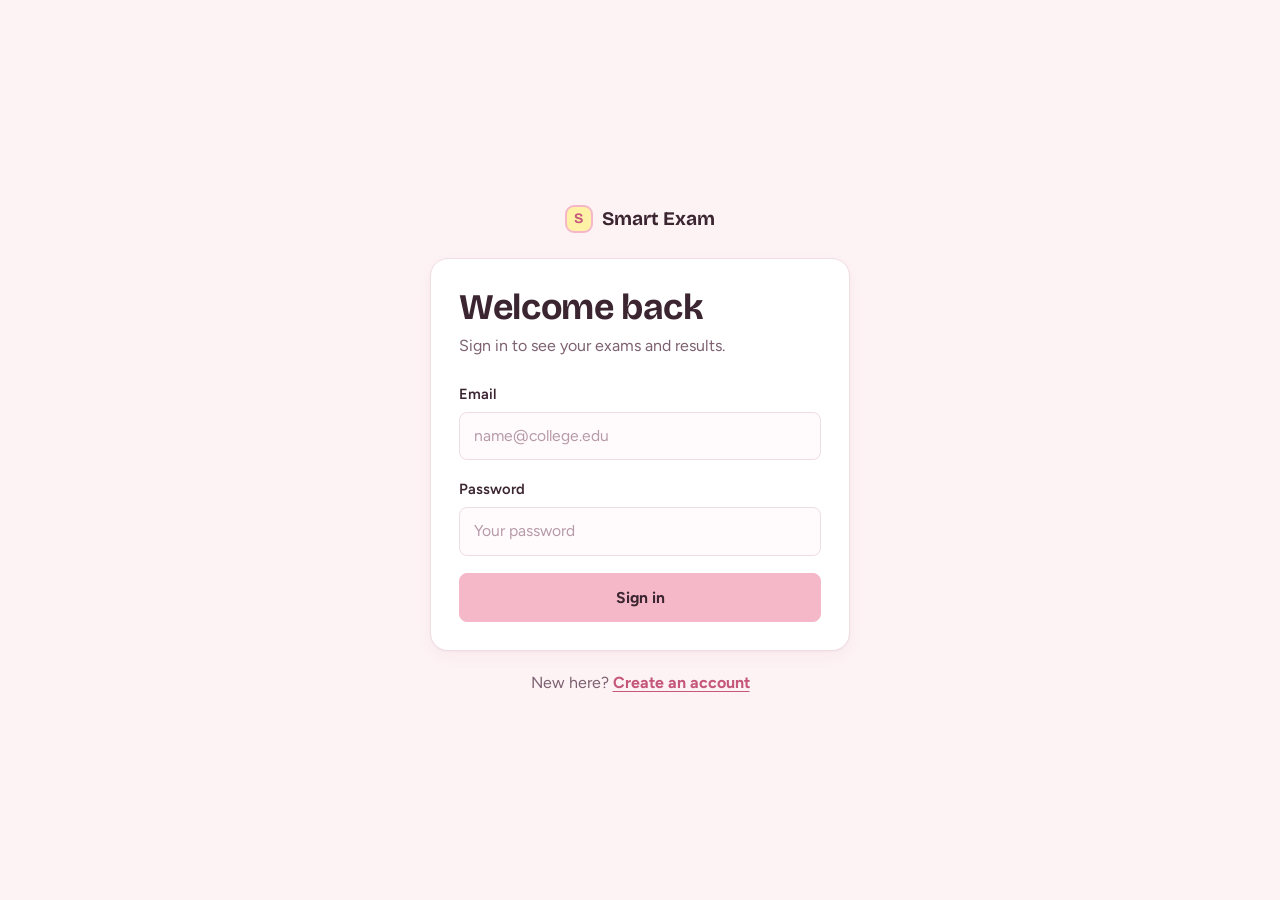
==== commit 175b55fb: "Redesign the stylesheet and student pages Soft pastel theme with Bricolage Grotesque, Figtree and Je" ====
--- a/frontend/index.html
+++ b/frontend/index.html
@@ -12,7 +12,7 @@
             <div class="auth-brand">
                 <span class="brand"><span class="brand-mark" aria-hidden="true">S</span>Smart Exam</span>
             </div>
-            <div class="panel accent-sky">
+            <div class="panel">
                 <h1 id="formTitle">Welcome back</h1>
                 <p class="muted" id="formSub" style="margin-bottom: 1.5rem;">Sign in to see your exams and results.</p>
 
--- a/frontend/css/style.css
+++ b/frontend/css/style.css
@@ -4,43 +4,35 @@
    Smart Exam: soft pink + lemon theme
    ------------------------------------------------------------ */
 :root {
-  /* A soft pastel blend: each colour has its own job */
-  --page: #F6F7FB;         /* page background, neutral */
+  --blush: #FDF3F5;        /* page background */
   --paper: #FFFFFF;        /* cards, panels */
-  --teal: #9EDBD3;         /* primary actions */
-  --teal-strong: #7FCDC3;
-  --teal-soft: #E3F5F2;
-  --teal-ink: #1F6F68;     /* links, focus rings */
-  --sky: #BCD5F7;          /* navigation, active question, editor bar */
-  --sky-soft: #E8F0FC;
-  --petal: #F5BFCF;        /* exam-sheet margin line, MCQ tags */
-  --petal-soft: #FCE6EC;
-  --lemon: #FFF1A6;        /* highlights: timer, selected answer, secondary actions */
-  --lemon-strong: #FBE47A;
+  --petal: #F5B8C8;        /* primary actions */
+  --petal-strong: #EE9DB3; /* primary hover */
+  --petal-soft: #FBE1E8;   /* tints, selected states */
+  --rose: #C4577A;         /* links, focus, the exam-sheet margin line */
+  --lemon: #FFF1A6;        /* highlights, secondary actions */
+  --lemon-strong: #FBE47A; /* secondary hover */
   --lemon-line: #E9D36A;
-  --ink: #2E3142;          /* main text */
-  --ink-soft: #6A6F85;     /* secondary text */
-  --line: #E4E7F0;         /* borders, dividers */
-
-  --good: #1F6F55;   --good-bg: #DDF3EA;
+  --ink: #3B2531;          /* main text */
+  --ink-soft: #7D6170;     /* secondary text */
+  --line: #F0DCE3;         /* borders, dividers */
+
+  --good: #2E7552;   --good-bg: #E1F3E8;
   --bad: #A8355A;    --bad-bg: #FCE2EA;
   --warn: #7A5D00;   --warn-bg: #FFF4C2;
 
   --radius-lg: 18px;
   --radius: 12px;
   --radius-sm: 8px;
-  --shadow: 0 1px 2px rgba(46, 49, 66, 0.04), 0 6px 20px rgba(46, 49, 66, 0.05);
+  --shadow: 0 1px 2px rgba(59, 37, 49, 0.04), 0 6px 20px rgba(196, 87, 122, 0.06);
 
   --font-head: 'Bricolage Grotesque', 'Figtree', system-ui, sans-serif;
   --font-body: 'Figtree', system-ui, -apple-system, sans-serif;
   --font-mono: 'JetBrains Mono', ui-monospace, Menlo, Consolas, monospace;
 
-  /* aliases used elsewhere in this file and in older inline styles */
-  --blush: var(--page);
-  --rose: var(--teal-ink);
-  --petal-strong: var(--teal-strong);
+  /* kept for older inline references */
   --text-muted: var(--ink-soft);
-  --primary: var(--teal-ink);
+  --primary: var(--rose);
 }
 
 *, *::before, *::after { box-sizing: border-box; margin: 0; padding: 0; }
@@ -92,14 +84,14 @@
 .brand { display: flex; align-items: center; gap: 0.6rem; font-family: var(--font-head); font-weight: 700; font-size: 1.2rem; color: var(--ink); text-decoration: none; }
 .brand-mark {
   width: 28px; height: 28px; border-radius: 9px;
-  background: var(--lemon); border: 2px solid var(--sky);
-  display: grid; place-items: center; font-size: 0.9rem; color: var(--teal-ink);
+  background: var(--lemon); border: 2px solid var(--petal);
+  display: grid; place-items: center; font-size: 0.9rem; color: var(--rose);
 }
 .brand small { font-family: var(--font-body); font-weight: 500; font-size: 0.85rem; color: var(--ink-soft); margin-left: 0.25rem; }
 .nav-links { display: flex; align-items: center; gap: 1.25rem; }
 .nav-links a { color: var(--ink-soft); text-decoration: none; font-weight: 600; cursor: pointer; border-radius: 6px; }
 .nav-links a:hover { color: var(--ink); }
-.user-chip { background: var(--sky-soft); color: var(--ink); padding: 0.3rem 0.8rem; border-radius: 999px; font-weight: 600; font-size: 0.9rem; }
+.user-chip { background: var(--petal-soft); color: var(--ink); padding: 0.3rem 0.8rem; border-radius: 999px; font-weight: 600; font-size: 0.9rem; }
 
 @media (max-width: 640px) {
   .navbar { padding: 0.75rem 1rem; flex-wrap: wrap; }
@@ -134,14 +126,14 @@
   padding: 0.7rem 0.9rem;
   font: inherit; font-size: 0.98rem;
   color: var(--ink);
-  background: #FBFCFE;
+  background: #FFFBFC;
   border: 1.5px solid var(--line);
   border-radius: var(--radius-sm);
   transition: border-color 0.15s, box-shadow 0.15s;
 }
 textarea { resize: vertical; line-height: 1.45; }
-input::placeholder, textarea::placeholder { color: #A3A8BB; }
-input:focus, select:focus, textarea:focus { outline: none; border-color: var(--rose); box-shadow: 0 0 0 3px var(--teal-soft); }
+input::placeholder, textarea::placeholder { color: #B79AA8; }
+input:focus, select:focus, textarea:focus { outline: none; border-color: var(--rose); box-shadow: 0 0 0 3px var(--petal-soft); }
 input[type="radio"], input[type="checkbox"] { width: auto; accent-color: var(--rose); }
 
 /* ---------- Buttons ---------- */
@@ -156,13 +148,13 @@
   cursor: pointer;
   transition: background 0.15s, border-color 0.15s;
 }
-.btn:hover { border-color: var(--sky); }
-.btn-primary { background: var(--teal); border-color: var(--teal); }
-.btn-primary:hover { background: var(--teal-strong); border-color: var(--teal-strong); }
+.btn:hover { border-color: var(--petal); }
+.btn-primary { background: var(--petal); border-color: var(--petal); }
+.btn-primary:hover { background: var(--petal-strong); border-color: var(--petal-strong); }
 .btn-secondary { background: var(--lemon); border-color: var(--lemon-line); }
 .btn-secondary:hover { background: var(--lemon-strong); }
 .btn-ghost { background: transparent; border-color: transparent; color: var(--ink-soft); }
-.btn-ghost:hover { color: var(--ink); background: rgba(255,255,255,0.7); border-color: transparent; }
+.btn-ghost:hover { color: var(--ink); background: var(--petal-soft); border-color: transparent; }
 .btn-sm { padding: 0.4rem 0.8rem; font-size: 0.85rem; }
 .btn-block { width: 100%; }
 .btn:disabled { opacity: 0.5; cursor: not-allowed; }
@@ -186,14 +178,14 @@
 .badge, .status-tag {
   display: inline-block; padding: 0.2rem 0.6rem;
   border-radius: 999px; font-size: 0.8rem; font-weight: 600;
-  background: var(--sky-soft); color: var(--ink);
+  background: var(--petal-soft); color: var(--ink);
 }
 .badge-mcq { background: var(--petal-soft); }
-.badge-coding { background: var(--sky); }
-.badge-easy { background: var(--teal-soft); color: var(--teal-ink); }
+.badge-coding { background: var(--lemon); }
+.badge-easy { background: var(--good-bg); color: var(--good); }
 .badge-medium { background: var(--warn-bg); color: var(--warn); }
 .badge-hard { background: var(--bad-bg); color: var(--bad); }
-.badge-plain { background: #F0F2F7; color: var(--ink-soft); }
+.badge-plain { background: #F7EEF1; color: var(--ink-soft); }
 
 .status-pass, .status-passed, .status-accepted, .status-success { background: var(--good-bg); color: var(--good); }
 .status-fail, .status-failed, .status-error, .status-wrong_answer,
@@ -218,7 +210,7 @@
 
 /* ---------- Admin ---------- */
 .option-row { display: flex; align-items: center; gap: 0.6rem; margin-bottom: 0.5rem; }
-.testcase-row { background: #FBFCFE; border: 1px solid var(--line); border-radius: var(--radius); padding: 0.9rem; margin-bottom: 0.75rem; }
+.testcase-row { background: #FFFBFC; border: 1px solid var(--line); border-radius: var(--radius); padding: 0.9rem; margin-bottom: 0.75rem; }
 .testcase-row .tc-head { display: flex; justify-content: space-between; align-items: center; margin-bottom: 0.6rem; gap: 0.5rem; }
 .testcase-row .tc-head label { font-size: 0.85rem; color: var(--ink-soft); display: flex; align-items: center; gap: 0.35rem; cursor: pointer; }
 .testcase-row textarea { font-family: var(--font-mono); font-size: 0.85rem; }
@@ -246,8 +238,8 @@
   background: var(--paper); border: 1.5px solid var(--line);
   font-weight: 600; font-size: 0.9rem; color: var(--ink-soft);
 }
-.q-nav-pill:hover { border-color: var(--sky); color: var(--ink); }
-.q-nav-pill.active { background: var(--sky); border-color: var(--sky); color: var(--ink); }
+.q-nav-pill:hover { border-color: var(--petal); color: var(--ink); }
+.q-nav-pill.active { background: var(--petal); border-color: var(--petal); color: var(--ink); }
 .q-nav-pill.answered:not(.active) { background: var(--lemon); border-color: var(--lemon-line); color: var(--ink); }
 .q-nav-pill .badge { font-size: 0.72rem; padding: 0.1rem 0.45rem; background: rgba(255,255,255,0.7); color: var(--ink); }
 
@@ -263,7 +255,7 @@
   background: var(--paper); border: 1.5px solid var(--line); border-radius: var(--radius);
   cursor: pointer; transition: background 0.15s, border-color 0.15s;
 }
-.option-lbl:hover { border-color: var(--sky); }
+.option-lbl:hover { border-color: var(--petal); }
 .option-lbl.selected { background: var(--lemon); border-color: var(--lemon-line); font-weight: 600; }
 .q-actions { display: flex; justify-content: space-between; margin-top: 2rem; }
 .loading-spinner { text-align: center; padding: 3rem; color: var(--ink-soft); }
@@ -283,24 +275,24 @@
 .section-title { font-family: var(--font-head); font-weight: 700; font-size: 1rem; color: var(--ink); margin: 1.4rem 0 0.5rem; }
 .problem-text { white-space: pre-wrap; line-height: 1.6; }
 .pre-box {
-  background: #FBFCFE; border: 1px solid var(--line); border-radius: var(--radius-sm);
+  background: #FFFBFC; border: 1px solid var(--line); border-radius: var(--radius-sm);
   padding: 0.7rem 0.9rem; margin-bottom: 0.75rem;
   font-family: var(--font-mono); font-size: 0.86rem; color: var(--ink); white-space: pre-wrap;
 }
-.pre-box.error { background: var(--bad-bg); border-color: var(--petal); color: var(--bad); }
+.pre-box.error { background: var(--bad-bg); border-color: #F4C4D2; color: var(--bad); }
 .case-label { font-size: 0.82rem; color: var(--ink-soft); margin: 0.4rem 0 0.2rem; }
 
 .editor-pane { display: flex; flex-direction: column; background: var(--paper); border: 1px solid var(--line); border-radius: var(--radius-lg); overflow: hidden; }
-.editor-toolbar { display: flex; justify-content: space-between; align-items: center; gap: 0.75rem; flex-wrap: wrap; padding: 0.65rem 1rem; background: var(--sky-soft); border-bottom: 1px solid var(--line); }
+.editor-toolbar { display: flex; justify-content: space-between; align-items: center; gap: 0.75rem; flex-wrap: wrap; padding: 0.65rem 1rem; background: var(--petal-soft); border-bottom: 1px solid var(--line); }
 .editor-toolbar select { width: auto; padding: 0.35rem 0.6rem; font-size: 0.9rem; background: var(--paper); }
 .editor-toolbar label { font-size: 0.88rem; font-weight: 600; }
 #monacoEditor { height: 420px; width: 100%; }
 
-.console-drawer { flex: 1; display: flex; flex-direction: column; padding: 0.75rem 1rem; border-top: 1px solid var(--line); background: #FBFCFE; }
+.console-drawer { flex: 1; display: flex; flex-direction: column; padding: 0.75rem 1rem; border-top: 1px solid var(--line); background: #FFFBFC; }
 .console-nav { display: flex; gap: 0.35rem; margin-bottom: 0.6rem; }
 .console-tab-btn { background: transparent; border: none; font: inherit; font-size: 0.86rem; font-weight: 600; color: var(--ink-soft); padding: 0.3rem 0.7rem; border-radius: 999px; cursor: pointer; }
 .console-tab-btn:hover { color: var(--ink); }
-.console-tab-btn.active { background: var(--teal-soft); color: var(--teal-ink); }
+.console-tab-btn.active { background: var(--lemon); color: var(--ink); }
 .console-view { display: none; flex: 1; }
 .console-view.active { display: block; }
 .console-view textarea { height: 90px; resize: none; font-family: var(--font-mono); font-size: 0.85rem; }
@@ -322,19 +314,5 @@
 }
 
 /* Plain code box used when the Monaco editor can't load */
-.plain-editor { width: 100%; height: 100%; border: none; border-radius: 0; resize: none; padding: 0.9rem 1rem; font-family: var(--font-mono); font-size: 0.9rem; line-height: 1.5; background: #FBFCFE; tab-size: 4; }
-.plain-editor:focus { box-shadow: inset 0 0 0 2px var(--teal); }
-
-/* ---------- Colour accents spread across the site ---------- */
-/* Each exam in the list gets its own colour strip, cycling teal, sky, petal, lemon */
-.exam-row { position: relative; }
-.exam-row::before { content: ""; position: absolute; left: 0; top: 18%; bottom: 18%; width: 4px; border-radius: 0 4px 4px 0; background: var(--teal); }
-.exam-row:nth-child(4n+2)::before { background: var(--sky); }
-.exam-row:nth-child(4n+3)::before { background: var(--petal); }
-.exam-row:nth-child(4n+4)::before { background: var(--lemon-line); }
-
-/* Admin panels: a coloured top edge per job */
-.panel.accent-teal { border-top: 4px solid var(--teal); }
-.panel.accent-sky { border-top: 4px solid var(--sky); }
-.panel.accent-petal { border-top: 4px solid var(--petal); }
-.panel.accent-lemon { border-top: 4px solid var(--lemon-line); }
+.plain-editor { width: 100%; height: 100%; border: none; border-radius: 0; resize: none; padding: 0.9rem 1rem; font-family: var(--font-mono); font-size: 0.9rem; line-height: 1.5; background: #FFFBFC; tab-size: 4; }
+.plain-editor:focus { box-shadow: inset 0 0 0 2px var(--petal); }
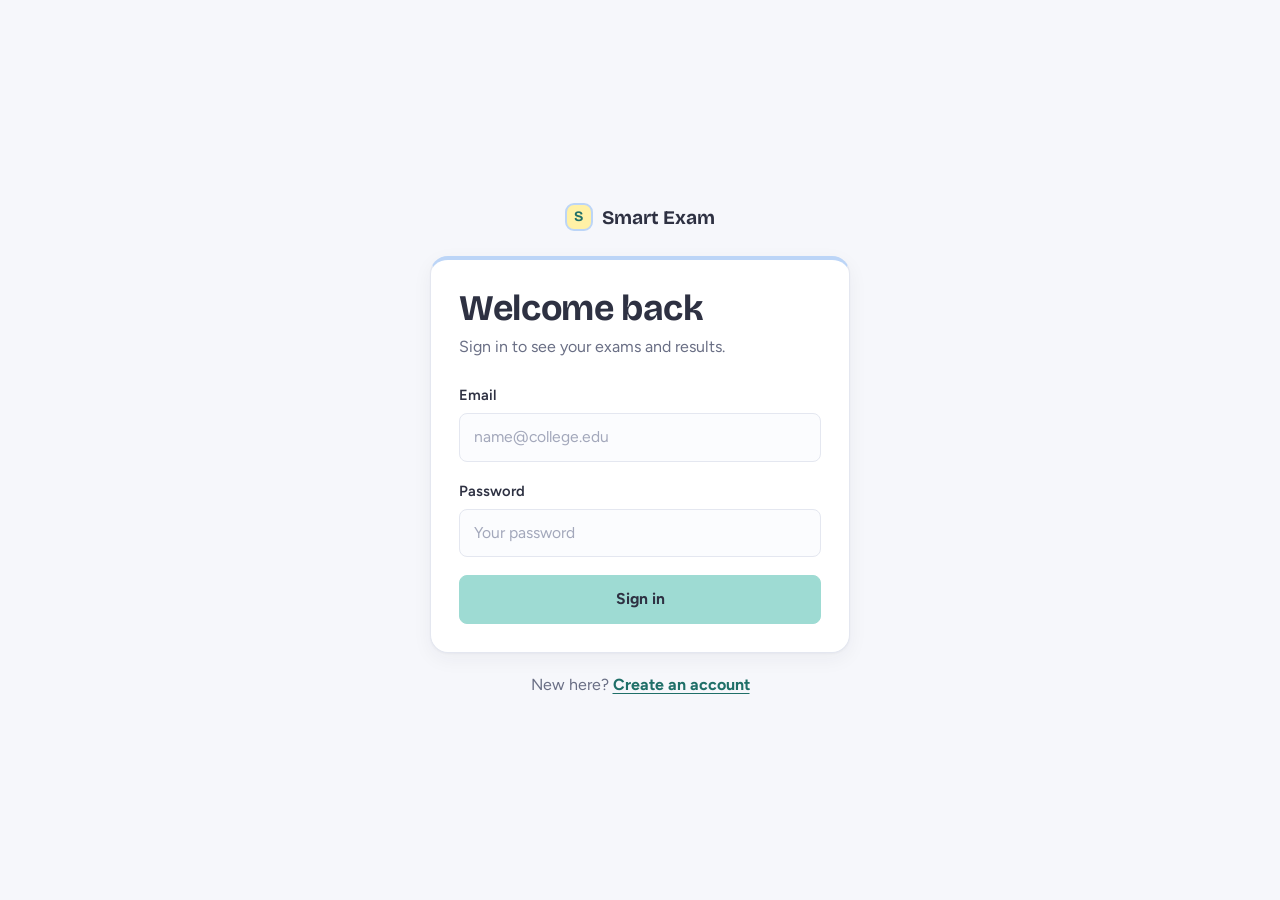
==== commit cccd912f: "Add proctor role, proctor dashboard and INVALID results - New Proctor role (role_id 3) with its own " ====
--- a/frontend/index.html
+++ b/frontend/index.html
@@ -12,7 +12,7 @@
             <div class="auth-brand">
                 <span class="brand"><span class="brand-mark" aria-hidden="true">S</span>Smart Exam</span>
             </div>
-            <div class="panel">
+            <div class="panel accent-sky">
                 <h1 id="formTitle">Welcome back</h1>
                 <p class="muted" id="formSub" style="margin-bottom: 1.5rem;">Sign in to see your exams and results.</p>
 
@@ -36,6 +36,7 @@
                         <select id="role_id">
                             <option value="2">Student</option>
                             <option value="1">Admin</option>
+                            <option value="3">Proctor</option>
                         </select>
                     </div>
                     <button type="submit" class="btn btn-primary btn-block" id="submitBtn">Sign in</button>
@@ -52,7 +53,7 @@
         document.getElementById('toggleMode').addEventListener('click', () => {
             isLogin = !isLogin;
             document.getElementById('formTitle').innerText = isLogin ? 'Welcome back' : 'Create your account';
-            document.getElementById('formSub').innerText = isLogin ? 'Sign in to see your exams and results.' : 'Students take exams; admins create them.';
+            document.getElementById('formSub').innerText = isLogin ? 'Sign in to see your exams and results.' : 'Students take exams, admins create them, proctors review tab switches.';
             document.getElementById('submitBtn').innerText = isLogin ? 'Sign in' : 'Create account';
             document.getElementById('toggleLead').innerText = isLogin ? 'New here?' : 'Already have an account?';
             document.getElementById('toggleMode').innerText = isLogin ? 'Create an account' : 'Sign in';
@@ -90,7 +91,8 @@
                         localStorage.setItem('name', data.name);
                         
                         // Redirect based on role
-                        if(data.role === 'Admin') window.location.href = 'admin.html';
+                        if (data.role === 'Admin') window.location.href = 'admin.html';
+                        else if (data.role === 'Proctor') window.location.href = 'proctor.html';
                         else window.location.href = 'student.html';
                     } else {
                         document.getElementById('toggleMode').click(); // Switch to sign in
--- a/frontend/css/style.css
+++ b/frontend/css/style.css
@@ -4,35 +4,43 @@
    Smart Exam: soft pink + lemon theme
    ------------------------------------------------------------ */
 :root {
-  --blush: #FDF3F5;        /* page background */
+  /* A soft pastel blend: each colour has its own job */
+  --page: #F6F7FB;         /* page background, neutral */
   --paper: #FFFFFF;        /* cards, panels */
-  --petal: #F5B8C8;        /* primary actions */
-  --petal-strong: #EE9DB3; /* primary hover */
-  --petal-soft: #FBE1E8;   /* tints, selected states */
-  --rose: #C4577A;         /* links, focus, the exam-sheet margin line */
-  --lemon: #FFF1A6;        /* highlights, secondary actions */
-  --lemon-strong: #FBE47A; /* secondary hover */
+  --teal: #9EDBD3;         /* primary actions */
+  --teal-strong: #7FCDC3;
+  --teal-soft: #E3F5F2;
+  --teal-ink: #1F6F68;     /* links, focus rings */
+  --sky: #BCD5F7;          /* navigation, active question, editor bar */
+  --sky-soft: #E8F0FC;
+  --petal: #F5BFCF;        /* exam-sheet margin line, MCQ tags */
+  --petal-soft: #FCE6EC;
+  --lemon: #FFF1A6;        /* highlights: timer, selected answer, secondary actions */
+  --lemon-strong: #FBE47A;
   --lemon-line: #E9D36A;
-  --ink: #3B2531;          /* main text */
-  --ink-soft: #7D6170;     /* secondary text */
-  --line: #F0DCE3;         /* borders, dividers */
-
-  --good: #2E7552;   --good-bg: #E1F3E8;
+  --ink: #2E3142;          /* main text */
+  --ink-soft: #6A6F85;     /* secondary text */
+  --line: #E4E7F0;         /* borders, dividers */
+
+  --good: #1F6F55;   --good-bg: #DDF3EA;
   --bad: #A8355A;    --bad-bg: #FCE2EA;
   --warn: #7A5D00;   --warn-bg: #FFF4C2;
 
   --radius-lg: 18px;
   --radius: 12px;
   --radius-sm: 8px;
-  --shadow: 0 1px 2px rgba(59, 37, 49, 0.04), 0 6px 20px rgba(196, 87, 122, 0.06);
+  --shadow: 0 1px 2px rgba(46, 49, 66, 0.04), 0 6px 20px rgba(46, 49, 66, 0.05);
 
   --font-head: 'Bricolage Grotesque', 'Figtree', system-ui, sans-serif;
   --font-body: 'Figtree', system-ui, -apple-system, sans-serif;
   --font-mono: 'JetBrains Mono', ui-monospace, Menlo, Consolas, monospace;
 
-  /* kept for older inline references */
+  /* aliases used elsewhere in this file and in older inline styles */
+  --blush: var(--page);
+  --rose: var(--teal-ink);
+  --petal-strong: var(--teal-strong);
   --text-muted: var(--ink-soft);
-  --primary: var(--rose);
+  --primary: var(--teal-ink);
 }
 
 *, *::before, *::after { box-sizing: border-box; margin: 0; padding: 0; }
@@ -84,14 +92,14 @@
 .brand { display: flex; align-items: center; gap: 0.6rem; font-family: var(--font-head); font-weight: 700; font-size: 1.2rem; color: var(--ink); text-decoration: none; }
 .brand-mark {
   width: 28px; height: 28px; border-radius: 9px;
-  background: var(--lemon); border: 2px solid var(--petal);
-  display: grid; place-items: center; font-size: 0.9rem; color: var(--rose);
+  background: var(--lemon); border: 2px solid var(--sky);
+  display: grid; place-items: center; font-size: 0.9rem; color: var(--teal-ink);
 }
 .brand small { font-family: var(--font-body); font-weight: 500; font-size: 0.85rem; color: var(--ink-soft); margin-left: 0.25rem; }
 .nav-links { display: flex; align-items: center; gap: 1.25rem; }
 .nav-links a { color: var(--ink-soft); text-decoration: none; font-weight: 600; cursor: pointer; border-radius: 6px; }
 .nav-links a:hover { color: var(--ink); }
-.user-chip { background: var(--petal-soft); color: var(--ink); padding: 0.3rem 0.8rem; border-radius: 999px; font-weight: 600; font-size: 0.9rem; }
+.user-chip { background: var(--sky-soft); color: var(--ink); padding: 0.3rem 0.8rem; border-radius: 999px; font-weight: 600; font-size: 0.9rem; }
 
 @media (max-width: 640px) {
   .navbar { padding: 0.75rem 1rem; flex-wrap: wrap; }
@@ -126,14 +134,14 @@
   padding: 0.7rem 0.9rem;
   font: inherit; font-size: 0.98rem;
   color: var(--ink);
-  background: #FFFBFC;
+  background: #FBFCFE;
   border: 1.5px solid var(--line);
   border-radius: var(--radius-sm);
   transition: border-color 0.15s, box-shadow 0.15s;
 }
 textarea { resize: vertical; line-height: 1.45; }
-input::placeholder, textarea::placeholder { color: #B79AA8; }
-input:focus, select:focus, textarea:focus { outline: none; border-color: var(--rose); box-shadow: 0 0 0 3px var(--petal-soft); }
+input::placeholder, textarea::placeholder { color: #A3A8BB; }
+input:focus, select:focus, textarea:focus { outline: none; border-color: var(--rose); box-shadow: 0 0 0 3px var(--teal-soft); }
 input[type="radio"], input[type="checkbox"] { width: auto; accent-color: var(--rose); }
 
 /* ---------- Buttons ---------- */
@@ -148,13 +156,13 @@
   cursor: pointer;
   transition: background 0.15s, border-color 0.15s;
 }
-.btn:hover { border-color: var(--petal); }
-.btn-primary { background: var(--petal); border-color: var(--petal); }
-.btn-primary:hover { background: var(--petal-strong); border-color: var(--petal-strong); }
+.btn:hover { border-color: var(--sky); }
+.btn-primary { background: var(--teal); border-color: var(--teal); }
+.btn-primary:hover { background: var(--teal-strong); border-color: var(--teal-strong); }
 .btn-secondary { background: var(--lemon); border-color: var(--lemon-line); }
 .btn-secondary:hover { background: var(--lemon-strong); }
 .btn-ghost { background: transparent; border-color: transparent; color: var(--ink-soft); }
-.btn-ghost:hover { color: var(--ink); background: var(--petal-soft); border-color: transparent; }
+.btn-ghost:hover { color: var(--ink); background: rgba(255,255,255,0.7); border-color: transparent; }
 .btn-sm { padding: 0.4rem 0.8rem; font-size: 0.85rem; }
 .btn-block { width: 100%; }
 .btn:disabled { opacity: 0.5; cursor: not-allowed; }
@@ -178,17 +186,17 @@
 .badge, .status-tag {
   display: inline-block; padding: 0.2rem 0.6rem;
   border-radius: 999px; font-size: 0.8rem; font-weight: 600;
-  background: var(--petal-soft); color: var(--ink);
+  background: var(--sky-soft); color: var(--ink);
 }
 .badge-mcq { background: var(--petal-soft); }
-.badge-coding { background: var(--lemon); }
-.badge-easy { background: var(--good-bg); color: var(--good); }
+.badge-coding { background: var(--sky); }
+.badge-easy { background: var(--teal-soft); color: var(--teal-ink); }
 .badge-medium { background: var(--warn-bg); color: var(--warn); }
 .badge-hard { background: var(--bad-bg); color: var(--bad); }
-.badge-plain { background: #F7EEF1; color: var(--ink-soft); }
+.badge-plain { background: #F0F2F7; color: var(--ink-soft); }
 
 .status-pass, .status-passed, .status-accepted, .status-success { background: var(--good-bg); color: var(--good); }
-.status-fail, .status-failed, .status-error, .status-wrong_answer,
+.status-fail, .status-failed, .status-error, .status-invalid, .status-flagged, .status-wrong_answer,
 .status-runtime_error, .status-compilation_error { background: var(--bad-bg); color: var(--bad); }
 .status-timeout, .status-time_limit_exceeded, .status-auto_generated, .status-in { background: var(--warn-bg); color: var(--warn); }
 
@@ -210,7 +218,7 @@
 
 /* ---------- Admin ---------- */
 .option-row { display: flex; align-items: center; gap: 0.6rem; margin-bottom: 0.5rem; }
-.testcase-row { background: #FFFBFC; border: 1px solid var(--line); border-radius: var(--radius); padding: 0.9rem; margin-bottom: 0.75rem; }
+.testcase-row { background: #FBFCFE; border: 1px solid var(--line); border-radius: var(--radius); padding: 0.9rem; margin-bottom: 0.75rem; }
 .testcase-row .tc-head { display: flex; justify-content: space-between; align-items: center; margin-bottom: 0.6rem; gap: 0.5rem; }
 .testcase-row .tc-head label { font-size: 0.85rem; color: var(--ink-soft); display: flex; align-items: center; gap: 0.35rem; cursor: pointer; }
 .testcase-row textarea { font-family: var(--font-mono); font-size: 0.85rem; }
@@ -238,8 +246,8 @@
   background: var(--paper); border: 1.5px solid var(--line);
   font-weight: 600; font-size: 0.9rem; color: var(--ink-soft);
 }
-.q-nav-pill:hover { border-color: var(--petal); color: var(--ink); }
-.q-nav-pill.active { background: var(--petal); border-color: var(--petal); color: var(--ink); }
+.q-nav-pill:hover { border-color: var(--sky); color: var(--ink); }
+.q-nav-pill.active { background: var(--sky); border-color: var(--sky); color: var(--ink); }
 .q-nav-pill.answered:not(.active) { background: var(--lemon); border-color: var(--lemon-line); color: var(--ink); }
 .q-nav-pill .badge { font-size: 0.72rem; padding: 0.1rem 0.45rem; background: rgba(255,255,255,0.7); color: var(--ink); }
 
@@ -255,7 +263,7 @@
   background: var(--paper); border: 1.5px solid var(--line); border-radius: var(--radius);
   cursor: pointer; transition: background 0.15s, border-color 0.15s;
 }
-.option-lbl:hover { border-color: var(--petal); }
+.option-lbl:hover { border-color: var(--sky); }
 .option-lbl.selected { background: var(--lemon); border-color: var(--lemon-line); font-weight: 600; }
 .q-actions { display: flex; justify-content: space-between; margin-top: 2rem; }
 .loading-spinner { text-align: center; padding: 3rem; color: var(--ink-soft); }
@@ -275,24 +283,24 @@
 .section-title { font-family: var(--font-head); font-weight: 700; font-size: 1rem; color: var(--ink); margin: 1.4rem 0 0.5rem; }
 .problem-text { white-space: pre-wrap; line-height: 1.6; }
 .pre-box {
-  background: #FFFBFC; border: 1px solid var(--line); border-radius: var(--radius-sm);
+  background: #FBFCFE; border: 1px solid var(--line); border-radius: var(--radius-sm);
   padding: 0.7rem 0.9rem; margin-bottom: 0.75rem;
   font-family: var(--font-mono); font-size: 0.86rem; color: var(--ink); white-space: pre-wrap;
 }
-.pre-box.error { background: var(--bad-bg); border-color: #F4C4D2; color: var(--bad); }
+.pre-box.error { background: var(--bad-bg); border-color: var(--petal); color: var(--bad); }
 .case-label { font-size: 0.82rem; color: var(--ink-soft); margin: 0.4rem 0 0.2rem; }
 
 .editor-pane { display: flex; flex-direction: column; background: var(--paper); border: 1px solid var(--line); border-radius: var(--radius-lg); overflow: hidden; }
-.editor-toolbar { display: flex; justify-content: space-between; align-items: center; gap: 0.75rem; flex-wrap: wrap; padding: 0.65rem 1rem; background: var(--petal-soft); border-bottom: 1px solid var(--line); }
+.editor-toolbar { display: flex; justify-content: space-between; align-items: center; gap: 0.75rem; flex-wrap: wrap; padding: 0.65rem 1rem; background: var(--sky-soft); border-bottom: 1px solid var(--line); }
 .editor-toolbar select { width: auto; padding: 0.35rem 0.6rem; font-size: 0.9rem; background: var(--paper); }
 .editor-toolbar label { font-size: 0.88rem; font-weight: 600; }
 #monacoEditor { height: 420px; width: 100%; }
 
-.console-drawer { flex: 1; display: flex; flex-direction: column; padding: 0.75rem 1rem; border-top: 1px solid var(--line); background: #FFFBFC; }
+.console-drawer { flex: 1; display: flex; flex-direction: column; padding: 0.75rem 1rem; border-top: 1px solid var(--line); background: #FBFCFE; }
 .console-nav { display: flex; gap: 0.35rem; margin-bottom: 0.6rem; }
 .console-tab-btn { background: transparent; border: none; font: inherit; font-size: 0.86rem; font-weight: 600; color: var(--ink-soft); padding: 0.3rem 0.7rem; border-radius: 999px; cursor: pointer; }
 .console-tab-btn:hover { color: var(--ink); }
-.console-tab-btn.active { background: var(--lemon); color: var(--ink); }
+.console-tab-btn.active { background: var(--teal-soft); color: var(--teal-ink); }
 .console-view { display: none; flex: 1; }
 .console-view.active { display: block; }
 .console-view textarea { height: 90px; resize: none; font-family: var(--font-mono); font-size: 0.85rem; }
@@ -314,5 +322,26 @@
 }
 
 /* Plain code box used when the Monaco editor can't load */
-.plain-editor { width: 100%; height: 100%; border: none; border-radius: 0; resize: none; padding: 0.9rem 1rem; font-family: var(--font-mono); font-size: 0.9rem; line-height: 1.5; background: #FFFBFC; tab-size: 4; }
-.plain-editor:focus { box-shadow: inset 0 0 0 2px var(--petal); }
+.plain-editor { width: 100%; height: 100%; border: none; border-radius: 0; resize: none; padding: 0.9rem 1rem; font-family: var(--font-mono); font-size: 0.9rem; line-height: 1.5; background: #FBFCFE; tab-size: 4; }
+.plain-editor:focus { box-shadow: inset 0 0 0 2px var(--teal); }
+
+/* ---------- Colour accents spread across the site ---------- */
+/* Each exam in the list gets its own colour strip, cycling teal, sky, petal, lemon */
+.exam-row { position: relative; }
+.exam-row::before { content: ""; position: absolute; left: 0; top: 18%; bottom: 18%; width: 4px; border-radius: 0 4px 4px 0; background: var(--teal); }
+.exam-row:nth-child(4n+2)::before { background: var(--sky); }
+.exam-row:nth-child(4n+3)::before { background: var(--petal); }
+.exam-row:nth-child(4n+4)::before { background: var(--lemon-line); }
+
+/* Admin panels: a coloured top edge per job */
+.panel.accent-teal { border-top: 4px solid var(--teal); }
+.panel.accent-sky { border-top: 4px solid var(--sky); }
+.panel.accent-petal { border-top: 4px solid var(--petal); }
+.panel.accent-lemon { border-top: 4px solid var(--lemon-line); }
+
+/* ---------- Proctor dashboard ---------- */
+.stat-row { display:grid; grid-template-columns:repeat(3, 1fr); gap:1rem; margin-bottom:1.5rem; }
+.stat { display:flex; align-items:baseline; gap:0.6rem; padding:1.1rem 1.4rem; }
+.stat-num { font-family:var(--font-head); font-weight:700; font-size:2rem; color:var(--ink); }
+tr.row-flagged td { background:#FFF7F9; }
+@media (max-width: 640px) { .stat-row { grid-template-columns:1fr; } }
